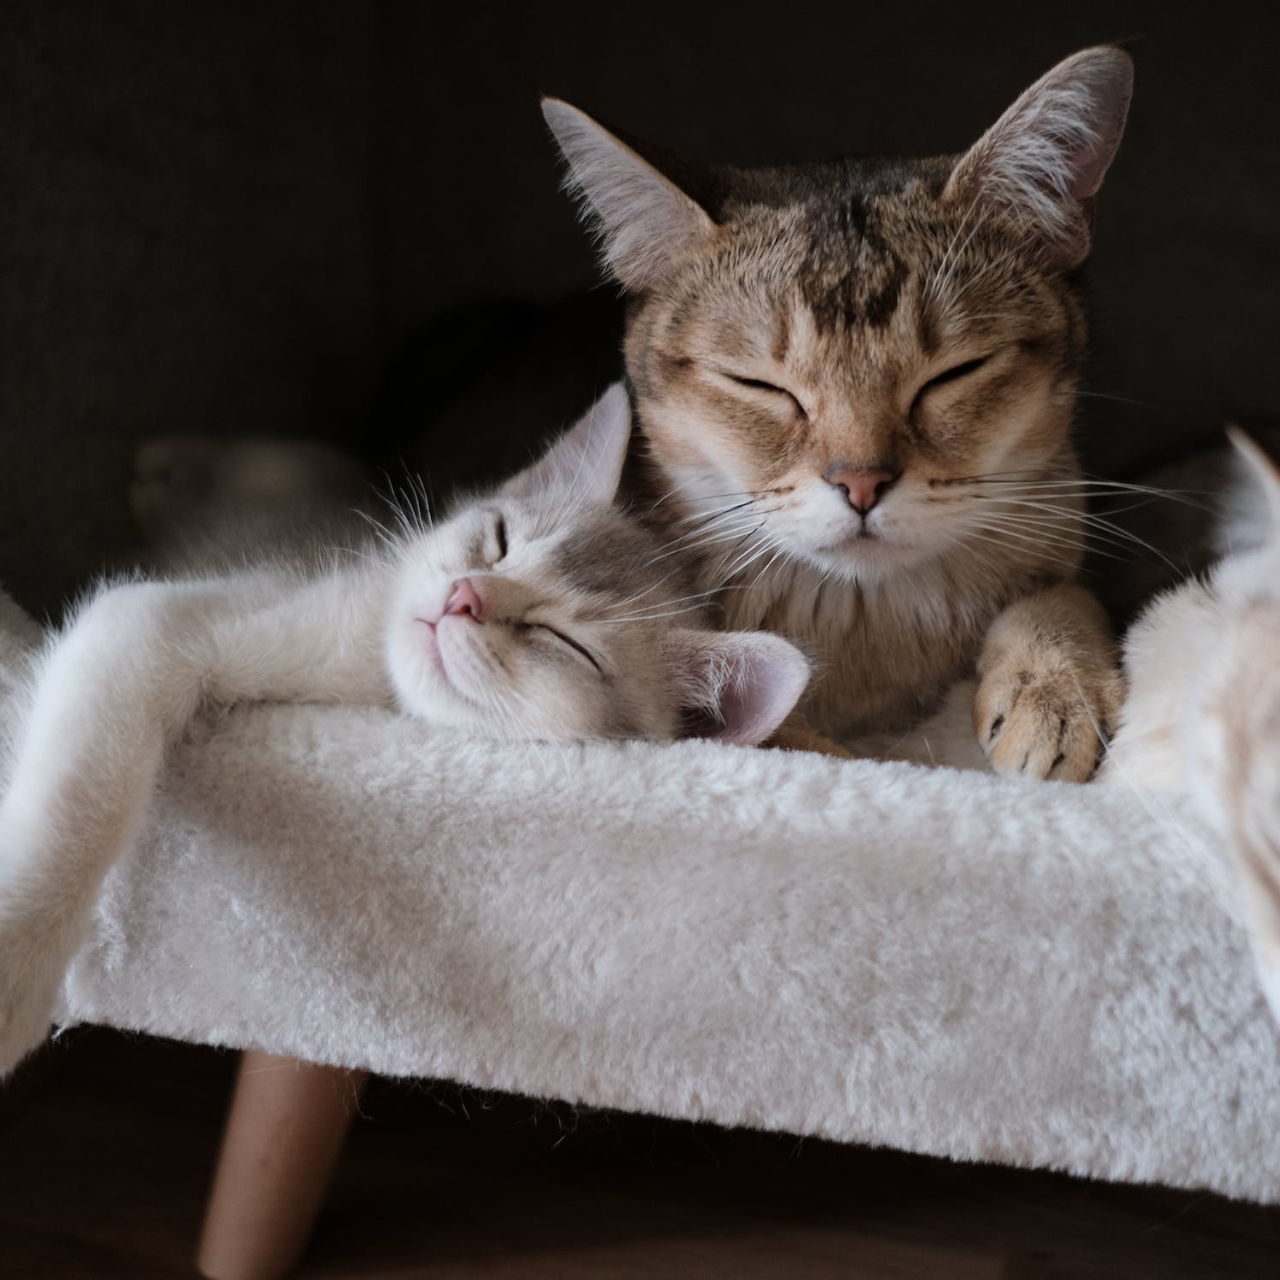
==== index.html @ 1c3aaf44 "first commit" ====
<!DOCTYPE html>
<html lang="en">
<head>
    <meta charset="UTF-8">
    <meta name="viewport" content="width=device-width, initial-scale=1.0">
    <title>Document</title>
    <link rel="stylesheet" type="text/css" href="styles.css">

</head>
<body>

    <!-- <nav>
        <ul>
            <li>
                home
            </li>
            <li>
                product
            </li>
            <li>
                adopt today
            </li>
        </ul>
    </nav> -->

    <section class="carousel">
        <ul>
            <li class="slide" data-active>
        <img src="cat-images/cat-img1.jpeg" alt="cat image1" class="cat">
     </li>
    <li class="slide">
        <img src="cat-images/cat-img2.webp" alt="cat image2" class="cat">
    </li>
    <li class="slide">
        <img src="cat-images/cat-img3.avif" alt="cat image3" class="cat">
    </li>
    <li class="slide">
        <img src="cat-images/cat-img4.avif" alt="cat image4" class="cat">
    </li>
        </ul>
    </section>
    
    <script src="script.js"></script>
</body>
</html>
---- styles.css ----
*, *::before, *::after {
    box-sizing: border-box;
}

body{
    margin: 0;
}

.carousel {
    width: 100vw;
    height: 100vw;
    position: relative;
}

.carousel > ul {
    margin: 0;
    padding: 0;
    list-style: none;
}

.slide {
    position: absolute;
    inset: 0;
    opacity: 0;
}

.slide > img {
    display: block;
    width: 100%;
    height: 100%;
    object-fit: cover;
    object-position: center;
}

.slide[data-active] {
opacity: 1;
}
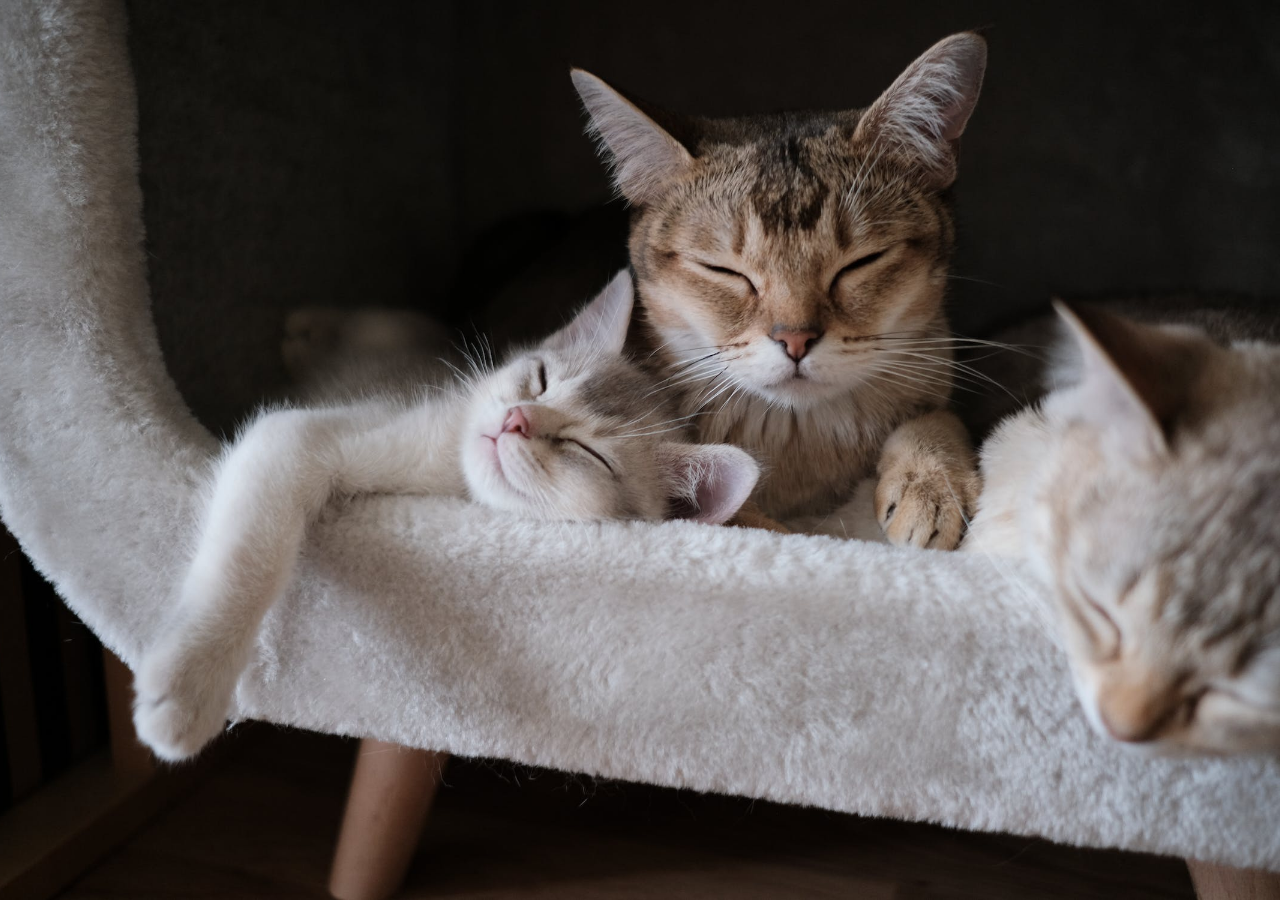
==== commit 8c4d9689: "image slideshow" ====
--- a/index.html
+++ b/index.html
@@ -39,6 +39,7 @@
     </li>
         </ul>
     </section>
+    <h1></h1>
     
     <script src="script.js"></script>
 </body>
--- a/styles.css
+++ b/styles.css
@@ -1,15 +1,21 @@
 *, *::before, *::after {
     box-sizing: border-box;
 }
-
+html{
+    margin: 0;
+    padding: 0;
+}
 body{
     margin: 0;
+    padding: 0;
+    
 }
 
 .carousel {
     width: 100vw;
-    height: 100vw;
+    height: 100vh;
     position: relative;
+    
 }
 
 .carousel > ul {
@@ -34,4 +40,5 @@
 
 .slide[data-active] {
 opacity: 1;
+
 }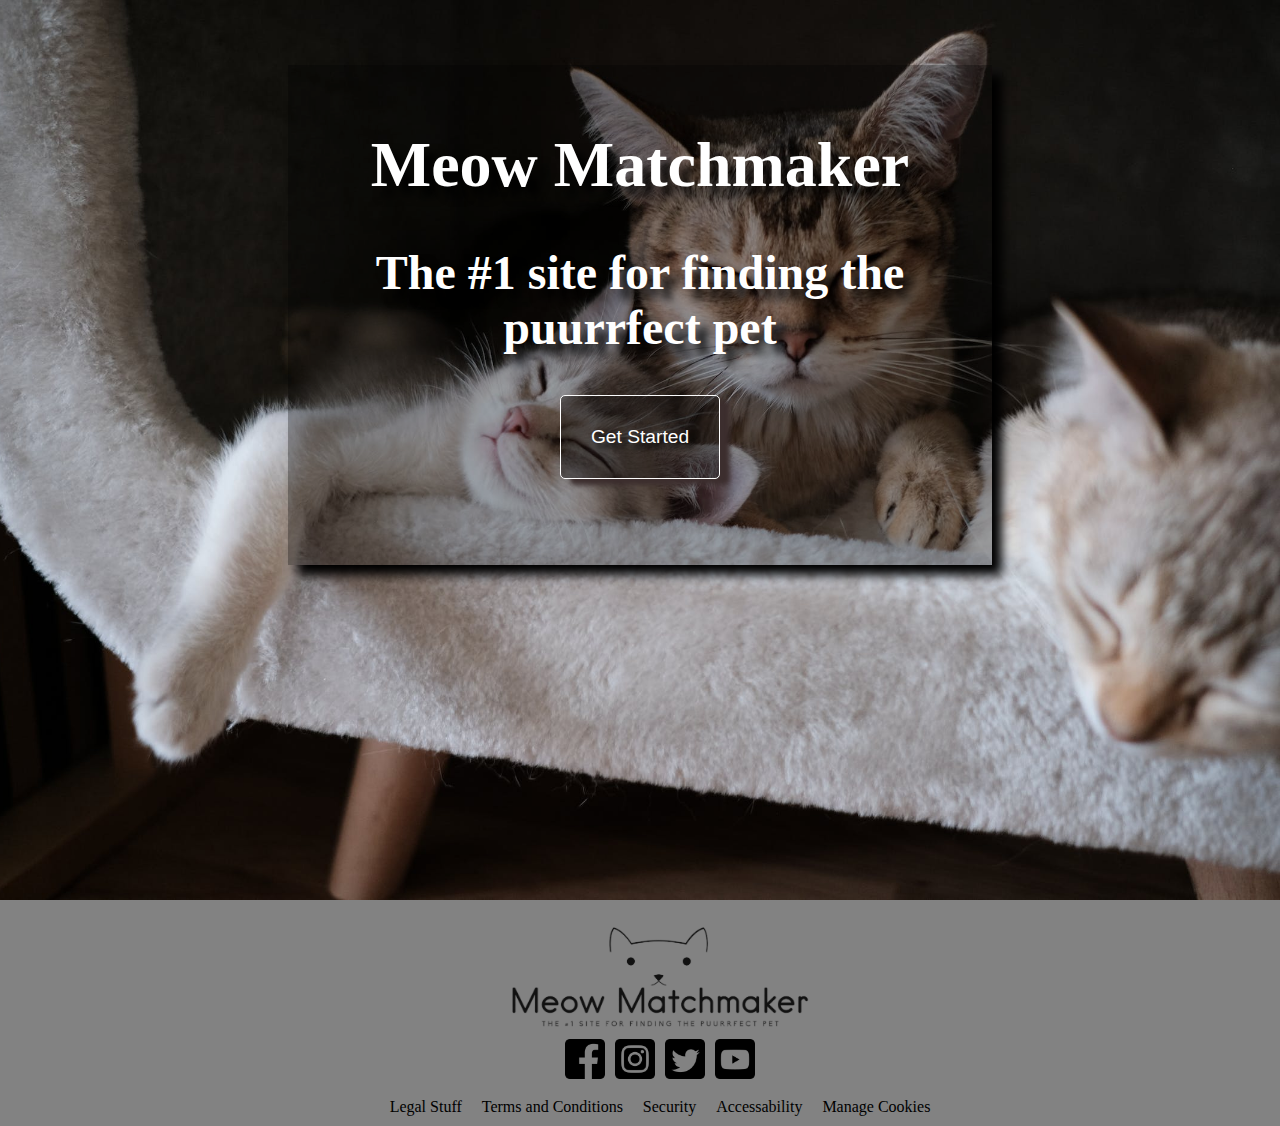
==== commit 2b5181a8: "footer" ====
--- a/index.html
+++ b/index.html
@@ -39,8 +39,40 @@
     </li>
         </ul>
     </section>
-    <h1></h1>
-    
+    <div class="headersection">
+    <div class="header1">
+    <h1>Meow Matchmaker</h1>
+    </div>
+    <section>
+        <h2>
+        The #1 site for finding the puurrfect pet
+        </h2>
+    </section>
+    <a href="products.html">
+    <button>Get Started</button>
+    </a>    
+</div>
+
+    <footer>
+        <ul>
+            <section class="MMbox">
+            <li><img class="MM" src="photos/MM-logo.png" alt="Meow Matchmaker Logo"></li>
+        </section>
+            <section class="footerlogo">
+            <li><img class="logos" src="photos/facebook-logo.png" alt="facebook-logo"></li>
+            <li><img class="logos" src="photos/insta-logo.png" alt="insta-logo"></li>
+            <li><img class="logos" src="photos/twitter-logo.png" alt="twitter-logo"></li>
+            <li><img class="logos" src="photos/youtube-logo.png" alt="youtube-logo"></li>
+        </section>
+        <section class="footerlinks">
+            <li class="links">Legal Stuff</li>
+            <li class="links">Terms and Conditions</li>
+            <li class="links">Security</li>
+            <li class="links">Accessability</li>
+            <li class="links">Manage Cookies</li>
+        </section>
+        </ul>
+    </footer>
     <script src="script.js"></script>
 </body>
 </html>--- a/styles.css
+++ b/styles.css
@@ -22,12 +22,14 @@
     margin: 0;
     padding: 0;
     list-style: none;
+    
 }
 
 .slide {
     position: absolute;
     inset: 0;
     opacity: 0;
+    
 }
 
 .slide > img {
@@ -36,9 +38,85 @@
     height: 100%;
     object-fit: cover;
     object-position: center;
+    
+   
 }
 
 .slide[data-active] {
 opacity: 1;
+}
 
+.headersection{
+ position: absolute;
+ top: 35%;
+ left: 50%;
+ transform: translate(-50%, -50%);
+ text-align: center;
+ color: white;
+ font-size: 2rem;
+ background-color: rgba(0,0,0,.3);
+ width: 55%;
+ padding: 20px;
+ text-shadow: 10px 10px 10px black;
+ box-shadow: 10px 10px 10px black;
+}
+
+button{
+    align-self: center;
+    margin-bottom: 10%;
+    padding: 30px;
+    font-size: 1.2rem;
+    border-radius: 5px;
+    box-shadow: 10px 5px 5px rgb(60, 46, 46);
+    background-color: rgba(14, 13, 13, 0.4);
+    color: white;
+    text-shadow: 5px 5px 5px black;
+    border: 1px solid white;     
+}
+
+button:hover {
+    transform: scale(1.1) perspective(1px);
+  }
+
+
+
+
+
+
+
+
+
+
+/* footer */
+
+footer{
+    background-color: rgb(6, 6, 6, .5);
+}
+ul{
+    list-style: none;
+    margin: 0%;
+}
+.footerlogo , .footerlinks {
+    width: 100%;
+    display: flex;
+    flex-direction: row;
+    justify-content: center;
+}
+.links{
+    margin-top: 0;
+    margin: 10px;
+}
+.MM{
+    margin-top: 10px;
+    width: 300px;
+}
+.MMbox{
+    display: flex;
+    width: 100%;
+    justify-content: center;
+}
+.logos{
+    width: 40px;
+    height: 40px;
+    margin: 5px;
 }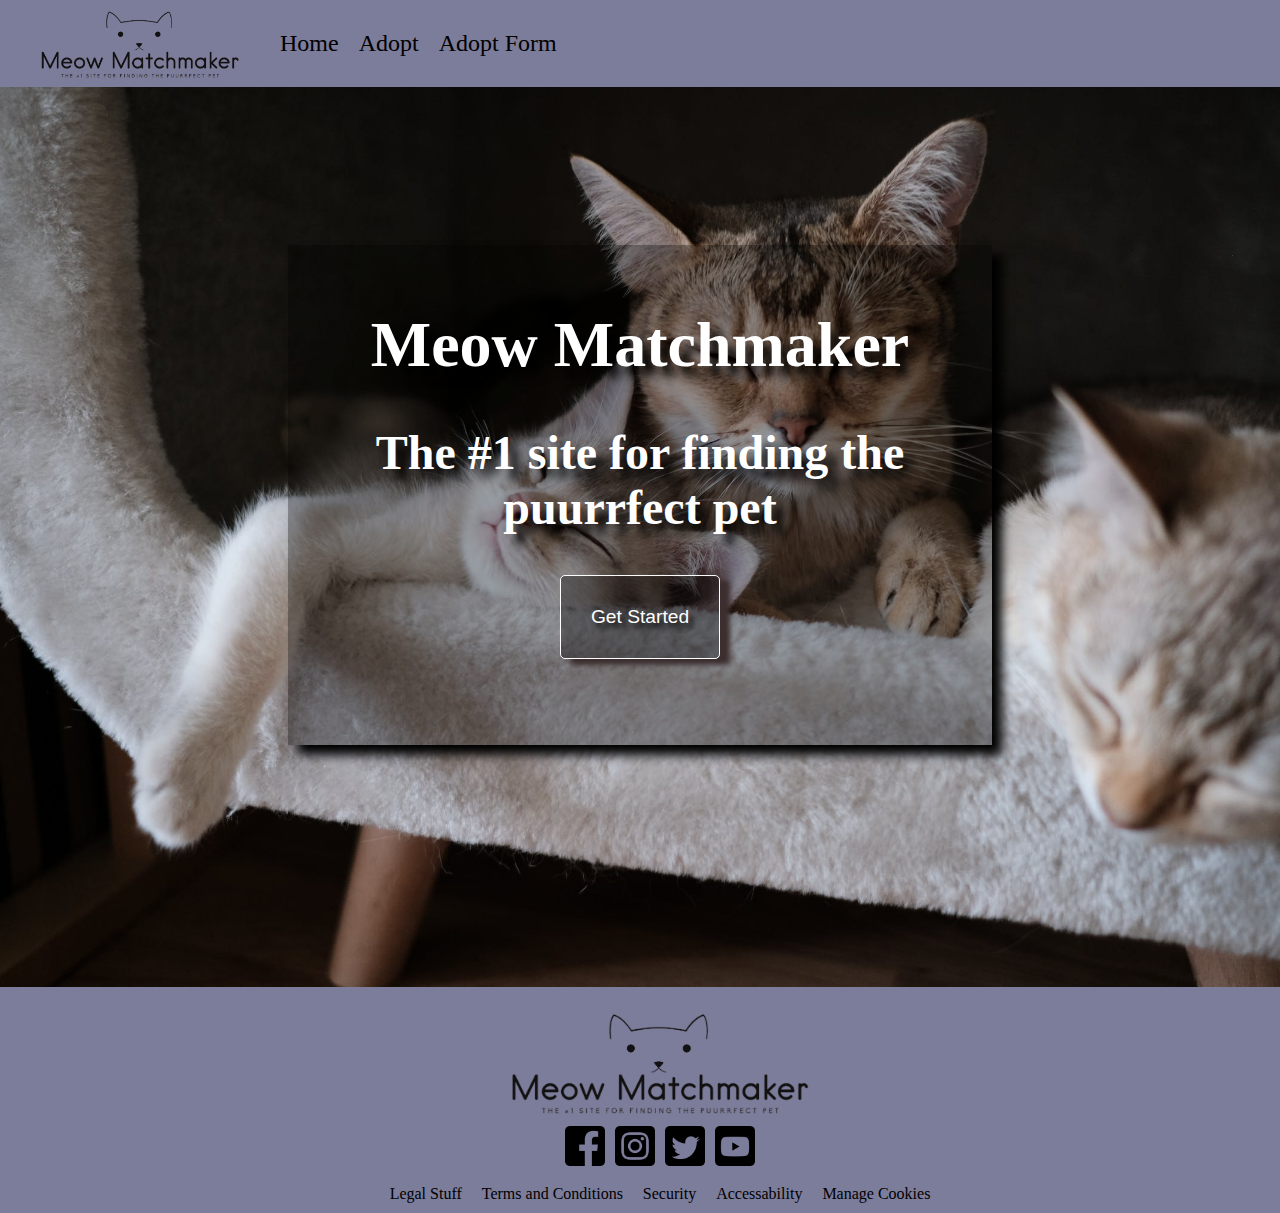
==== commit 811b210f: "started adopt form page" ====
--- a/index.html
+++ b/index.html
@@ -9,19 +9,16 @@
 </head>
 <body>
 
-    <!-- <nav>
-        <ul>
-            <li>
-                home
-            </li>
-            <li>
-                product
-            </li>
-            <li>
-                adopt today
-            </li>
+
+    <ul class="navbar">
+        <li class="navlogo"><img src="photos/MM-logo.png" width="200px"></li>
+        <section class="navbaritems">
+            <li class="navitem"><a href="index.html">Home</a></li>
+            <li class="navitem"><a href="products.html">Adopt</a></li>
+            <li class="navitem"><a href="adoptform.html">Adopt Form</a></li>
+        </section>
         </ul>
-    </nav> -->
+
 
     <section class="carousel">
         <ul>
--- a/styles.css
+++ b/styles.css
@@ -48,7 +48,7 @@
 
 .headersection{
  position: absolute;
- top: 35%;
+ top: 55%;
  left: 50%;
  transform: translate(-50%, -50%);
  text-align: center;
@@ -79,18 +79,109 @@
   }
 
 
-
-
-
-
-
+  /* PAGE 2 */
+
+  .navbar{
+    background-color: rgb(124, 124, 155);
+  }
+  .navbaritems {
+    list-style-type: none;
+    margin: 0;
+    padding: 30px;
+    overflow: hidden;
+    display: flex;
+    font-size: 1.5rem;
+  }
+
+li.navitem a {
+    color: black;
+    text-align: center;
+    padding: 10px 10px;
+    text-decoration: none;
+}
+
+
+li.navitem a:hover {
+    background-color: #555;
+}
+.navlogo{
+    float: left;
+}
+
+.headersbox{
+    display: flex;
+    justify-content: center;
+}
+.headers{
+    text-align: center;
+    margin: 1%;
+    font-size: 1.5rem;
+}
+.caticon{
+    margin-top: 45px;
+}
+
+  .gridcontainer{
+   display: grid;
+   grid-template-rows: repeat(4, 500px); 
+   grid-template-columns: repeat(3, 400px);
+   row-gap: 5%;
+   column-gap: 1%;
+   justify-content: center;
+   height: 2500px;
+   
+ }
+ 
+.catrow1{
+    width: 350px;
+    height: 350px;
+}
+
+.box{
+    text-align: center;
+    width: 400px;
+    height: 550px;
+    background-color: rgb(180, 180, 252);
+    margin-top: 1%;
+    margin-left: 1%;
+    border: 1px solid black;
+    box-shadow: 12px 12px 2px 1px rgba(0, 0, 255, .2);
+    
+}
+p{
+    padding-left: 20px;
+    padding-right: 20px;
+    font-size: 18px;
+}
+
+
+
+
+ /* @keyframes leftToRight {
+    0% {
+        transform: translateX(-100%);
+    }
+    100% {
+        transform: translateX(100%);
+    }
+} */
+
+.box {
+    animation: leftToRight 15s linear infinite;
+} 
+
+.box:hover{
+        transform: scale(1.2); 
+        transition: .5s;
+        
+}
 
 
 
 /* footer */
 
 footer{
-    background-color: rgb(6, 6, 6, .5);
+    background-color: rgb(124, 124, 155);
 }
 ul{
     list-style: none;
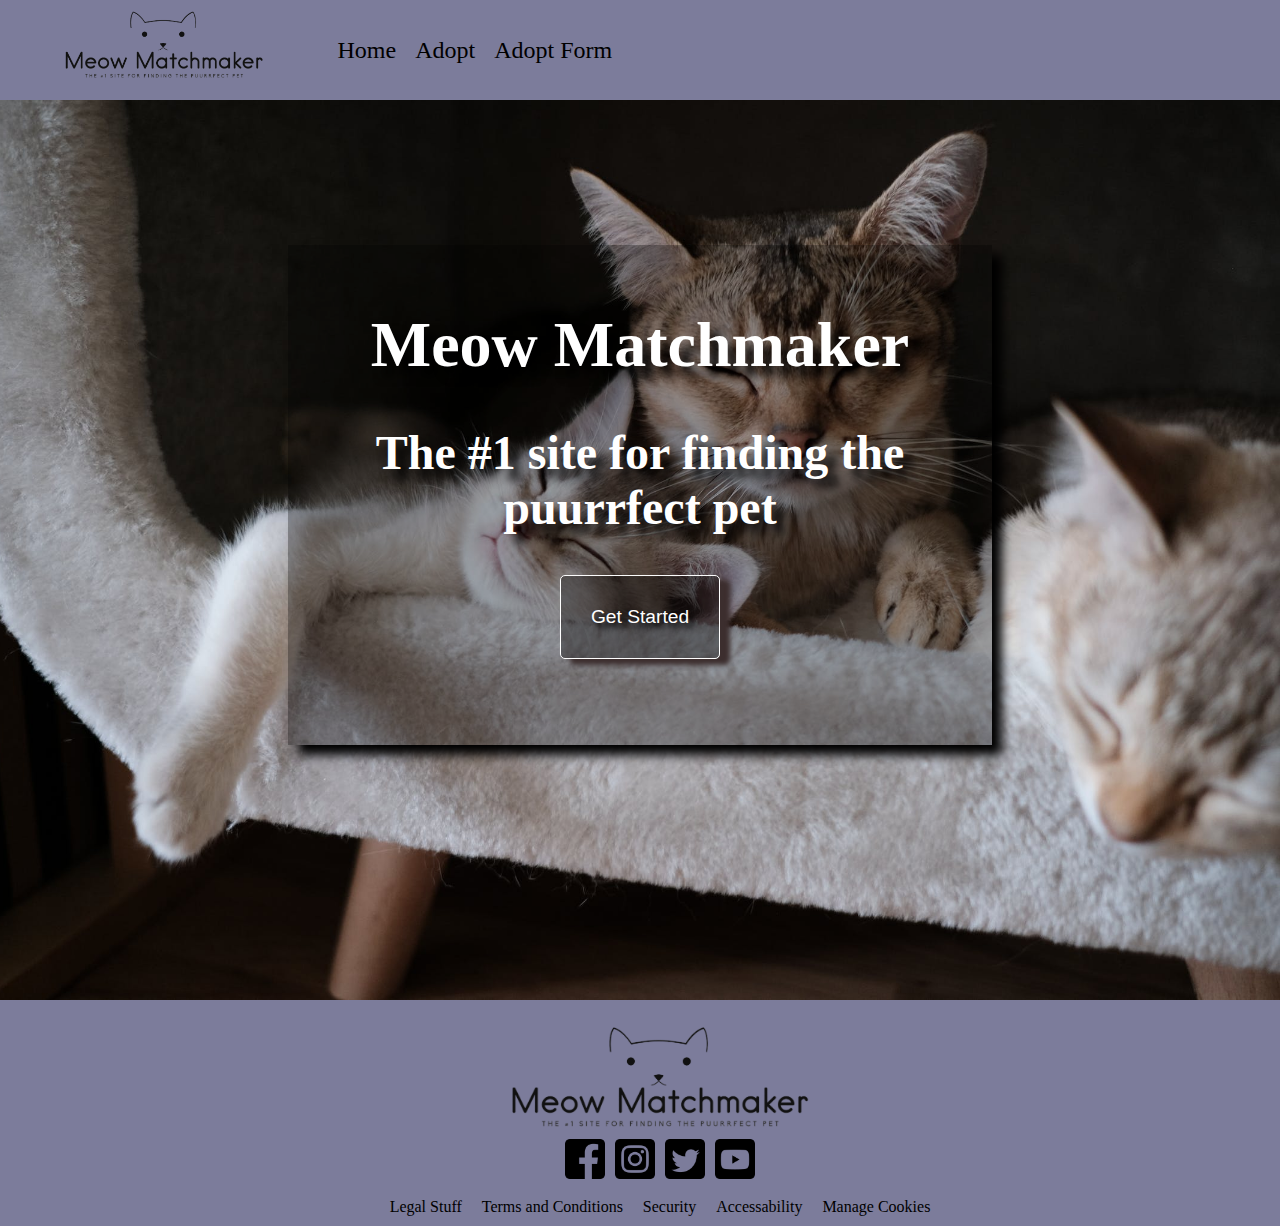
==== commit 394f3a70: "final commit" ====
--- a/index.html
+++ b/index.html
@@ -5,19 +5,21 @@
     <meta name="viewport" content="width=device-width, initial-scale=1.0">
     <title>Document</title>
     <link rel="stylesheet" type="text/css" href="styles.css">
+    <meta name="viewport" content="width=device-width, initial-scale=1">
 
 </head>
 <body>
 
 
-    <ul class="navbar">
-        <li class="navlogo"><img src="photos/MM-logo.png" width="200px"></li>
-        <section class="navbaritems">
-            <li class="navitem"><a href="index.html">Home</a></li>
-            <li class="navitem"><a href="products.html">Adopt</a></li>
-            <li class="navitem"><a href="adoptform.html">Adopt Form</a></li>
+    <section class="allnav">
+        <a class="navMM" href="index.html">
+            <img class="MMM" src="photos/MM-logo.png" width="200px"> </a>
+        <ul class="navul">
+                <li class="navitem"><a href="index.html">Home</a></li>
+                <li class="navitem"><a href="products.html">Adopt</a></li>
+                <li class="navitem"><a href="adoptform.html">Adopt Form</a></li>
+            </ul>
         </section>
-        </ul>
 
 
     <section class="carousel">
@@ -41,12 +43,12 @@
     <h1>Meow Matchmaker</h1>
     </div>
     <section>
-        <h2>
+        <h2 class="header2">
         The #1 site for finding the puurrfect pet
         </h2>
     </section>
     <a href="products.html">
-    <button>Get Started</button>
+    <button class="getstarted">Get Started</button>
     </a>    
 </div>
 
--- a/styles.css
+++ b/styles.css
@@ -8,6 +8,7 @@
 body{
     margin: 0;
     padding: 0;
+    min-height: 100vh;
     
 }
 
@@ -61,7 +62,7 @@
  box-shadow: 10px 10px 10px black;
 }
 
-button{
+.getstarted{
     align-self: center;
     margin-bottom: 10%;
     padding: 30px;
@@ -81,25 +82,35 @@
 
   /* PAGE 2 */
 
-  .navbar{
+ 
+.allnav{
+    display: flex;
+    flex-direction: row;
+    justify-content: center;
+    width: 100%;
     background-color: rgb(124, 124, 155);
-  }
-  .navbaritems {
-    list-style-type: none;
-    margin: 0;
-    padding: 30px;
-    overflow: hidden;
-    display: flex;
+    font-size: 1rem;
+    height: 100px;
+    text-align: center;
+}
+.navul{
+    display: flex;
+    align-items: center;
+    margin-left: 5%;
+    padding: 0;
+    width: 100%;
+    text-align: center;
+    
+}
+.navitem{
+    padding: 1%;
     font-size: 1.5rem;
-  }
-
-li.navitem a {
-    color: black;
-    text-align: center;
-    padding: 10px 10px;
-    text-decoration: none;
-}
-
+    
+}
+
+.navMM{
+    margin-left: 5%;
+}
 
 li.navitem a:hover {
     background-color: #555;
@@ -108,6 +119,8 @@
     float: left;
 }
 
+/* adoption page */
+
 .headersbox{
     display: flex;
     justify-content: center;
@@ -117,58 +130,51 @@
     margin: 1%;
     font-size: 1.5rem;
 }
-.caticon{
+.caticon, .cat2{
     margin-top: 45px;
 }
 
   .gridcontainer{
-   display: grid;
-   grid-template-rows: repeat(4, 500px); 
-   grid-template-columns: repeat(3, 400px);
-   row-gap: 5%;
-   column-gap: 1%;
+   display: flex;
+   flex-wrap: wrap;
    justify-content: center;
-   height: 2500px;
+  margin: auto;
+  margin-bottom: 30px;
    
  }
  
 .catrow1{
+    width: 325px;
+    height: 325px;
+}
+
+.box{
+    text-align: center;
     width: 350px;
-    height: 350px;
-}
-
-.box{
-    text-align: center;
-    width: 400px;
     height: 550px;
     background-color: rgb(180, 180, 252);
     margin-top: 1%;
     margin-left: 1%;
     border: 1px solid black;
     box-shadow: 12px 12px 2px 1px rgba(0, 0, 255, .2);
-    
-}
-p{
+    box-shadow: 12px 12px 2px 1px rgba(0, 0, 255, .2)
+    
+}
+.catdescription{
     padding-left: 20px;
     padding-right: 20px;
     font-size: 18px;
 }
 
-
-
-
- /* @keyframes leftToRight {
-    0% {
-        transform: translateX(-100%);
-    }
-    100% {
-        transform: translateX(100%);
-    }
-} */
-
-.box {
-    animation: leftToRight 15s linear infinite;
-} 
+.simba{
+    margin-top: 0;
+}
+
+a{
+    text-decoration: none;
+    color: black;
+}
+
 
 .box:hover{
         transform: scale(1.2); 
@@ -177,11 +183,49 @@
 }
 
 
+/* LAST PAGE */
+
+.formbox{
+    width: 500px;
+    height: 500px;
+    border: 1px solid black;
+    margin: 10px;
+    text-align: center;
+    align-items: center;
+    display: flex;
+    flex-direction: column;
+    justify-content: center;
+    margin: auto;
+    margin-top: 30px;
+    margin-bottom: 30px;
+    font-size: 1.5rem;
+}
+
+input{
+    padding: 5px;
+}
+#email{
+    width: 60%;
+}
+
+.submit{
+    width: 100px;
+    height: 40px;
+    margin-bottom: 20px;
+    margin-top: 15px;
+}
 
 /* footer */
 
 footer{
+    display: flex;
+    flex-direction: column;
     background-color: rgb(124, 124, 155);
+    justify-content: center;
+    position: static;
+    bottom: 0;
+    width: 100%;
+   
 }
 ul{
     list-style: none;
@@ -210,4 +254,309 @@
     width: 40px;
     height: 40px;
     margin: 5px;
-}+}
+
+/* responsivee */
+
+@media (min-width: 300px) and (max-width: 799px) {
+
+    /* @media (min-width: 280px) { */
+
+.allnav{
+    display: flex;
+    flex-direction: column;
+    align-items: center;
+    width: 100%;
+    background-color: rgb(124, 124, 155);
+    font-size: 1rem;
+    height: fit-content;
+}
+
+.navul{
+    display: flex;
+    flex-direction: row;
+    padding: 0;
+    justify-content: center;
+    margin: 0%;
+ 
+}
+
+.navitem{
+  width: 20%;
+    font-size: 1.2em;
+
+}
+
+
+.headers{
+    width: 50%;
+}
+
+.header1{
+    font-size: 20px;
+}
+.header2{
+    font-size: 1em;
+}
+
+.headersection{
+    width: 80%;
+}
+
+    .getstarted {
+    
+        font-size: 1rem; 
+        margin-bottom: 6%;
+        width: fit-content;
+        top: 30%;
+        left: 10%;
+        transform: translate(5%, 10%);
+         
+    }
+
+    .headersbox{
+        display: flex;
+        justify-content: center;
+    }
+
+    .headers{
+        text-align: center;
+        margin: 1%;
+        font-size: 1rem;
+        
+    }
+    .caticon, .cat2{
+        margin-top: 45px;
+        width: 10%;
+        height: 10%;
+    }
+    
+      .gridcontainer{
+       display: flex;
+       flex-direction: column;
+       justify-content: center; 
+
+     }
+     
+    .catrow1{
+        width: 60%;
+        height:auto;
+        margin-bottom: 30px;
+    }
+    
+    .box{
+        text-align: center;
+        width: 90%;
+        height: fit-content;
+        margin: auto;
+        margin-bottom: 20px;
+    }
+    .catdescription{
+        padding-left: 20px;
+        padding-right: 20px;
+        font-size: 18px;
+    }
+    
+    .simba{
+        margin-top: 0;
+    }
+
+
+li.navitem a {
+    text-align: center;
+    justify-content: center;
+}
+
+a.navMM{
+    width: 40%;
+    margin: 1%;
+    height: 70%;
+  
+}
+
+.navlogo{
+    width: 200px;
+    
+}
+
+.footerlinks{
+    display: flex;
+    flex-direction: column;
+    text-align: center;
+}
+footer.ul{
+    padding: 0%;
+}
+.MM{
+width: fit-content;
+height: 100px;
+}
+
+.formbox{
+    width: 95%;
+    height: 600px;
+    border: 1px solid black;
+    margin: 10px;
+    text-align: center;
+    align-items: center;
+    display: flex;
+    flex-direction: column;
+    justify-content: center;
+    margin: auto;
+    margin-top: 30px;
+    margin-bottom: 30px;
+    font-size: 1.3rem;
+    padding: 25px;
+    line-height: 25px;
+}
+
+input{
+    padding: 5px;
+}
+#email{
+    width: 90%;
+}
+
+.submit{
+    width: 100px;
+    height: 40px;
+    margin-top: 30px;
+    
+}
+    footer{
+        bottom: 0;
+    }
+}
+
+@media (min-width: 800px) and (max-width: 1000px) {
+
+
+.allnav{
+    display: flex;
+    flex-direction: row;
+    justify-content: center;
+    width: 100%;
+    background-color: rgb(124, 124, 155);
+    font-size: 1rem;
+    height: 100px;
+}
+.navul{
+    display: flex;
+    align-items: center;
+    margin-left: 5%;
+    width: 100%;
+    text-align: center;
+}
+.navitem{
+    padding: 10px;
+}
+
+.headers{
+    width: 50%;
+}
+
+.getstarted {
+    
+    font-size: 1rem; 
+    margin-bottom: 6%;
+    width: fit-content;
+    top: 30%;
+    left: 10%;
+    transform: translate(5%, 10%);
+     
+}
+
+    .headersbox{
+        display: flex;
+        justify-content: center;
+    }
+
+    .headers{
+        text-align: center;
+        margin: 1%;
+        font-size: 1rem;
+        
+    }
+    .caticon, .cat2{
+        margin-top: 45px;
+        width: 10%;
+        height: 10%;
+    }
+    
+      .gridcontainer{
+       display: flex;
+      flex-wrap: wrap;
+       row-gap: 5%;
+       column-gap: 4%;
+       justify-content: center;
+       height: 100%;
+       
+     }
+     
+    .catrow1{
+        width: 60%;
+        height:auto;
+        margin-bottom: 30px;
+    }
+    
+    .box{
+        text-align: center;
+        width: 40%;
+        height: fit-content;
+        background-color: rgb(180, 180, 252);
+        margin: auto;
+        margin-bottom: 30px;  
+    }
+
+.catdescription{
+    padding-left: 20px;
+    padding-right: 20px;
+    font-size: 18px;
+}
+
+.simba{
+    margin-top: 0;
+}
+
+.navbar{
+display: none;
+}
+
+
+
+/* last page */
+
+.formbox{
+    width: 95%;
+    height: 600px;
+    border: 1px solid black;
+    margin: 10px;
+    text-align: center;
+    align-items: center;
+    display: flex;
+    flex-direction: column;
+    justify-content: center;
+    margin: auto;
+    margin-top: 30px;
+    margin-bottom: 30px;
+    font-size: 2rem;
+    padding: 25px;
+    line-height: 35px;
+}
+
+input{
+    padding: 5px;
+}
+#email{
+    width: 90%;
+}
+
+.submit{
+    width: 100px;
+    height: 40px;
+    margin-top: 25px;
+    
+}
+
+}
+
